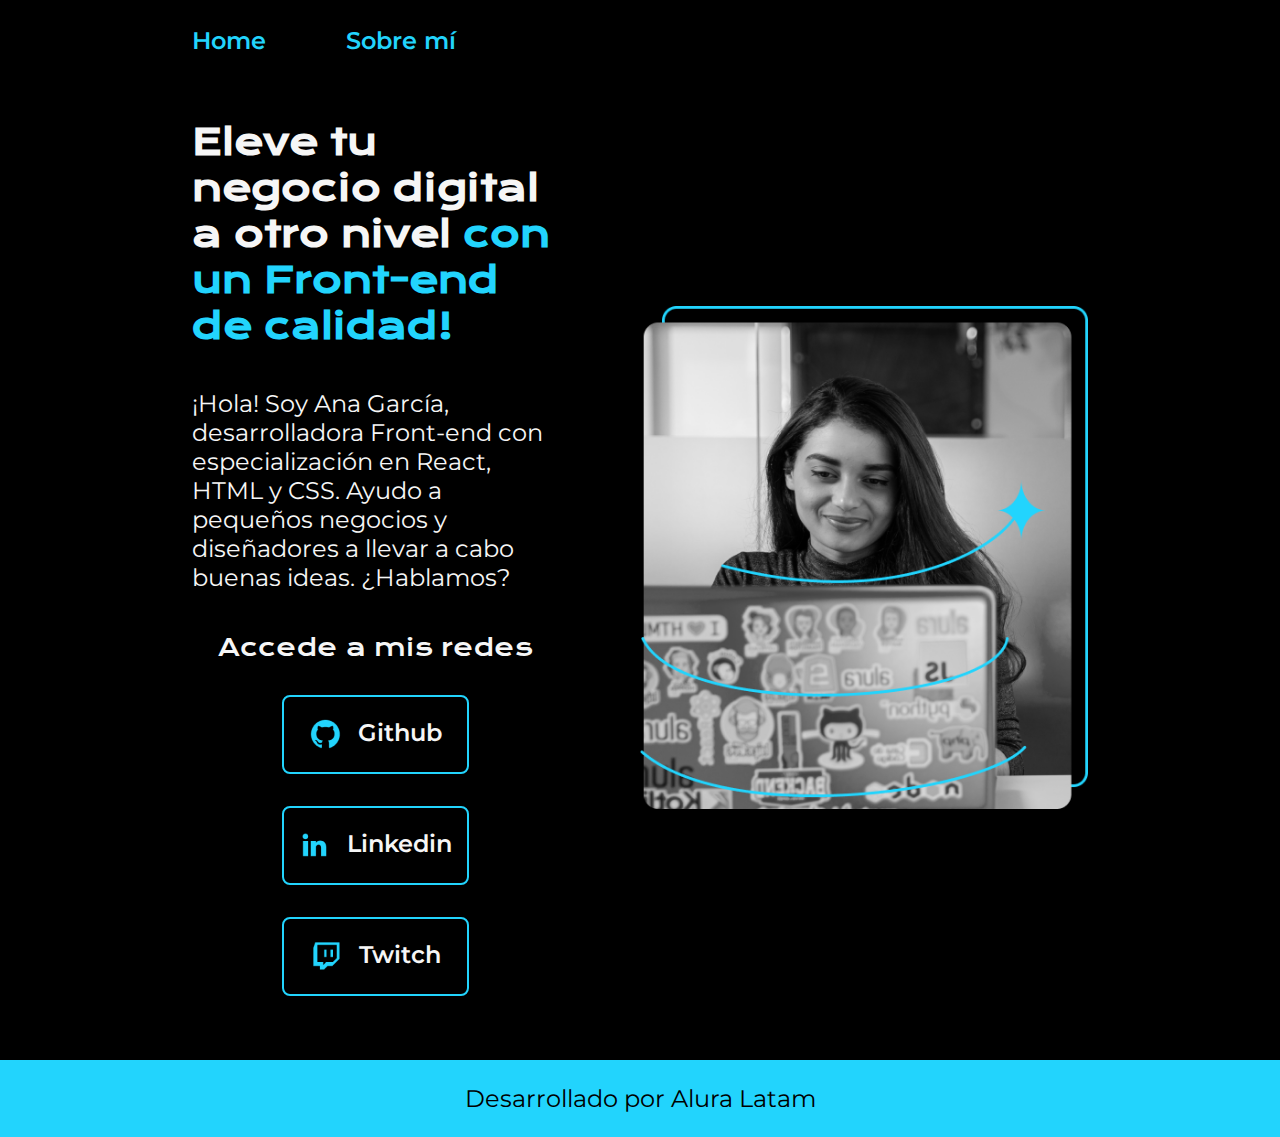
==== index.html @ 7c182da4 "creando el proyecto del portafolio" ====
<!DOCTYPE html>
<html lang="es-mx">
<head>
    <meta charset="UTF-8"> 
    <meta http-equiv="X-UA-Compatible" content="IE=edge">
    <meta name="viewport" content="width=device-width, initial-scale=1.0">
    <title>Portafolio</title>
    <link rel="stylesheet" href="./styles/style.css">

</head>
<body>
    <header class="header">
        <nav class="header__menu">
            <a class="header__menu__link" href="index.html">Home</a>
            <a class="header__menu__link" href="about.html">Sobre mí</a>
        </nav>
    </header>
    <main class="presentacion">
        <section class="presentacion__contenido">
            <h1 class="presentacion__contenido__titulo">
                Eleve tu negocio digital a otro nivel 
                <strong class="titulo-destaque">con un Front-end de calidad!
                </strong></h1>
                <p class="presentacion__contenido__texto">¡Hola! Soy Ana García, desarrolladora Front-end con
                    especialización en React, HTML y CSS. Ayudo a pequeños
                    negocios y diseñadores a llevar a cabo buenas ideas.
                    ¿Hablamos?

                </p>
                <div class="presentacion__enlaces">
                    <h2 class="presentacion__enlaces__subtitulo">Accede a mis redes</h2>
                    <a class="presentacion__enlaces__link" href="https://github.com/">
                        <img src="./assets/github.png">
                        Github
                    </a>
                    <a class="presentacion__enlaces__link" href="https://linkedin.com/in/">
                        <img src="./assets/linkedin.png">
                        Linkedin
                    </a>
                    <a class="presentacion__enlaces__link" href="https://twitch.tv/">
                        <img src="./assets/twitch.png">
                        Twitch
                    </a>
                </div>
               
        </section>
            <img class="presentacion__imagen" src="./assets/Imagen.png" alt="Foto de Ana García desarrolando un proyecto">
    </main>
    <footer class="footer">
        <p>Desarrollado por Alura Latam</p>
    </footer>
</body>
</html>
---- styles/style.css ----
@import url('https://fonts.googleapis.com/css2?family=Krona+One&family=Montserrat:wght@400;600&display=swap');

:root{
    --color-primario:#000000;
    --color-secundario:#f6f6f6;
    --color-terciario:#22D4FD;
    --color-hover:#272727;

    --fuente-principal:'Montserrat', sans-serif;
    --fuente-secundaria: 'Krona One', sans-serif;
}


* {
    padding: 0;
    margin:0;
}

body{
    /* height: 100vh; */
    box-sizing: border-box;
    background-color: var(--color-primario);
    color: var(--color-secundario);
}

.header{
    padding: 2% 0% 0% 15%;
}

.header__menu{
    display: flex;
    gap: 80px;
}
.header__menu__link{
    font-family: var(--fuente-principal);
    font-size: 1.5rem;
    font-weight: 600;
    color: var(--color-terciario);
    text-decoration: none;

}

.presentacion {
    padding: 5% 15%;
    display: flex;
    align-items: center;
    justify-content: space-between;
    gap: 82px;
}

.presentacion__contenido{
    width: 50%;
    display: flex;
    flex-direction: column;
    gap: 40px;
}


.presentacion__contenido__titulo{
    font-size: 2.25rem;
    font-family: var(--fuente-secundaria);
}

.titulo-destaque {
    color: var(--color-terciario); ;
}

.presentacion__contenido__texto{
    font-size: 1.5rem;
    font-family: var(--fuente-principal);
}

.presentacion__enlaces{
    display: flex;
    flex-direction: column;
    justify-content: space-between;
    align-items: center;
    gap: 32px;
}

.presentacion__enlaces__subtitulo{
    font-family: var(--fuente-secundaria);
    font-weight: 400;
    font-size: 1.5rem;
}

.presentacion__enlaces__link{
      /* background-color: #22D4FD; */
      display: flex;
      justify-content: center;
      gap: 16px;
      border: 2px solid var(--color-terciario);
      width: 50%;
      text-align: center;
      border-radius: 8px;
      font-size: 1.5rem;
      font-weight: 600;
      padding: 21.5px 0;
      text-decoration: none;
      color: var(--color-secundario);
      font-family: var(--fuente-principal);
}

.presentacion__enlaces__link:hover{
    background-color: var(--color-hover);
}

.presentacion__imagen{
    width: 50%;
}

.footer{
    color: var(--color-primario);
    background-color: var(--color-terciario);
    padding: 24px;
    text-align: center;
    font-family: var(--fuente-principal);
    font-size: 1.5rem;
    font-weight: 400;
}

@media (max-width:1200px){
    .header{
        padding: 10%;
    }
    .header__menu{
        justify-content: center;
    }
    .presentacion{
            flex-direction: column-reverse;
            padding: 5%;
    }
    .presentacion__contenido{
        width: auto;
    }
}
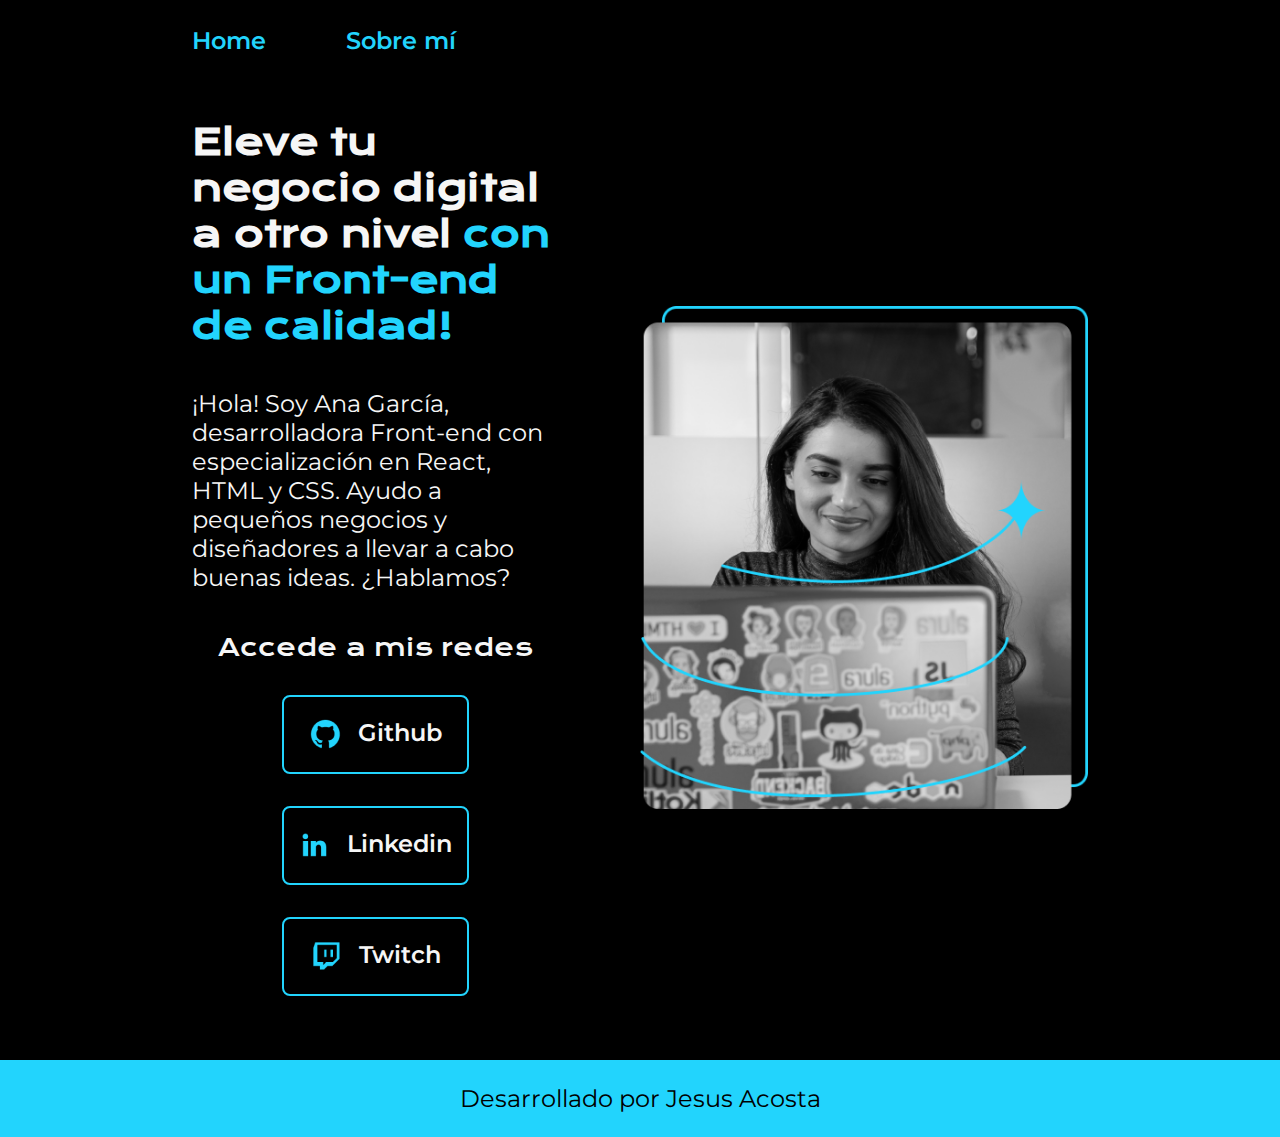
==== commit f8e77897: "correjido index.html" ====
--- a/index.html
+++ b/index.html
@@ -47,7 +47,7 @@
             <img class="presentacion__imagen" src="./assets/Imagen.png" alt="Foto de Ana García desarrolando un proyecto">
     </main>
     <footer class="footer">
-        <p>Desarrollado por Alura Latam</p>
+        <p>Desarrollado por Jesus Acosta</p>
     </footer>
 </body>
 </html>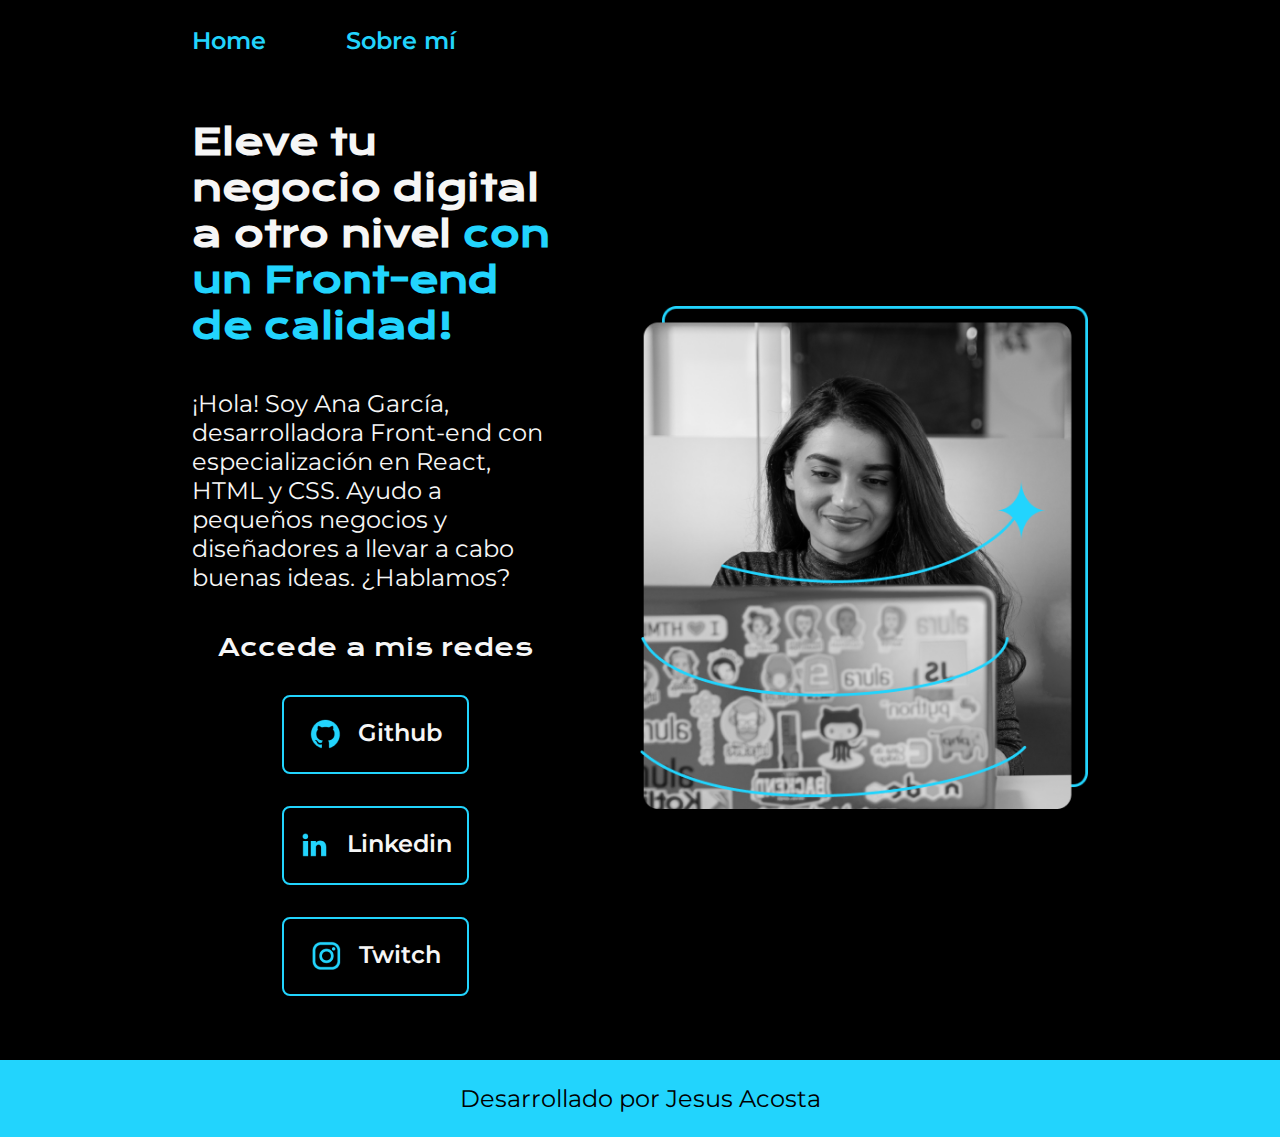
==== commit 91e629be: "actualizado index.html" ====
--- a/index.html
+++ b/index.html
@@ -37,8 +37,8 @@
                         <img src="./assets/linkedin.png">
                         Linkedin
                     </a>
-                    <a class="presentacion__enlaces__link" href="https://twitch.tv/">
-                        <img src="./assets/twitch.png">
+                    <a class="presentacion__enlaces__link" href="https://www.instagram.com/">
+                        <img src="./assets/instagram.png">
                         Twitch
                     </a>
                 </div>
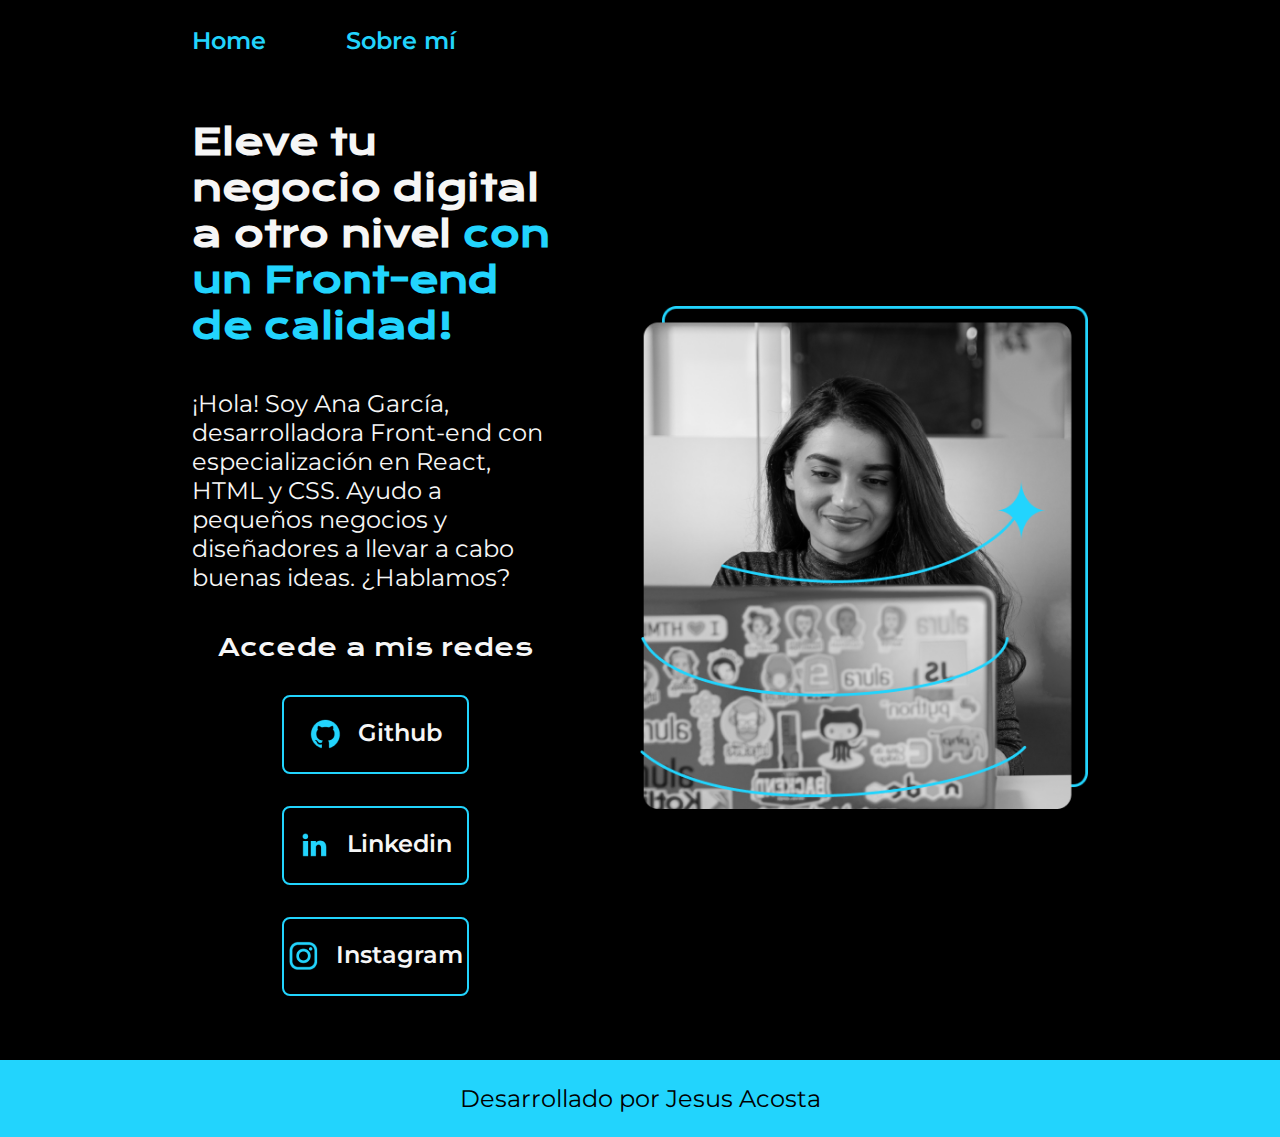
==== commit 20147ba2: "Actualizado index.html" ====
--- a/index.html
+++ b/index.html
@@ -39,7 +39,7 @@
                     </a>
                     <a class="presentacion__enlaces__link" href="https://www.instagram.com/">
                         <img src="./assets/instagram.png">
-                        Twitch
+                        Instagram
                     </a>
                 </div>
                
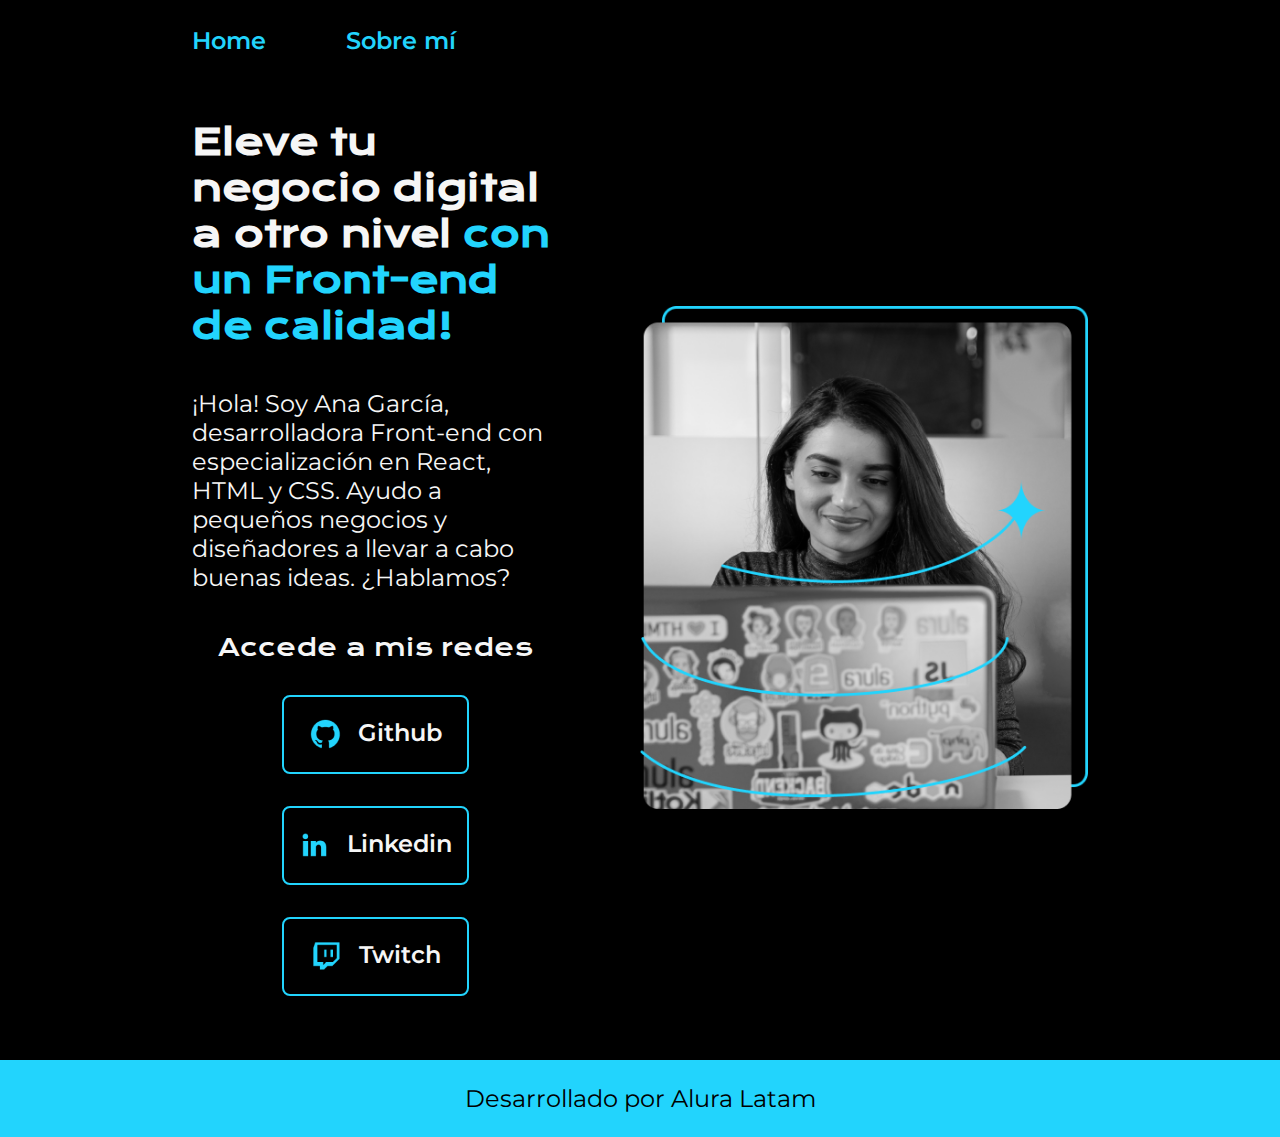
==== commit 77e6b8b5: "update about" ====
--- a/index.html
+++ b/index.html
@@ -1,53 +1,53 @@
-<!DOCTYPE html>
-<html lang="es-mx">
-<head>
-    <meta charset="UTF-8"> 
-    <meta http-equiv="X-UA-Compatible" content="IE=edge">
-    <meta name="viewport" content="width=device-width, initial-scale=1.0">
-    <title>Portafolio</title>
-    <link rel="stylesheet" href="./styles/style.css">
-
-</head>
-<body>
-    <header class="header">
-        <nav class="header__menu">
-            <a class="header__menu__link" href="index.html">Home</a>
-            <a class="header__menu__link" href="about.html">Sobre mí</a>
-        </nav>
-    </header>
-    <main class="presentacion">
-        <section class="presentacion__contenido">
-            <h1 class="presentacion__contenido__titulo">
-                Eleve tu negocio digital a otro nivel 
-                <strong class="titulo-destaque">con un Front-end de calidad!
-                </strong></h1>
-                <p class="presentacion__contenido__texto">¡Hola! Soy Ana García, desarrolladora Front-end con
-                    especialización en React, HTML y CSS. Ayudo a pequeños
-                    negocios y diseñadores a llevar a cabo buenas ideas.
-                    ¿Hablamos?
-
-                </p>
-                <div class="presentacion__enlaces">
-                    <h2 class="presentacion__enlaces__subtitulo">Accede a mis redes</h2>
-                    <a class="presentacion__enlaces__link" href="https://github.com/">
-                        <img src="./assets/github.png">
-                        Github
-                    </a>
-                    <a class="presentacion__enlaces__link" href="https://linkedin.com/in/">
-                        <img src="./assets/linkedin.png">
-                        Linkedin
-                    </a>
-                    <a class="presentacion__enlaces__link" href="https://www.instagram.com/">
-                        <img src="./assets/instagram.png">
-                        Instagram
-                    </a>
-                </div>
-               
-        </section>
-            <img class="presentacion__imagen" src="./assets/Imagen.png" alt="Foto de Ana García desarrolando un proyecto">
-    </main>
-    <footer class="footer">
-        <p>Desarrollado por Jesus Acosta</p>
-    </footer>
-</body>
+<!DOCTYPE html>
+<html lang="es-mx">
+<head>
+    <meta charset="UTF-8"> 
+    <meta http-equiv="X-UA-Compatible" content="IE=edge">
+    <meta name="viewport" content="width=device-width, initial-scale=1.0">
+    <title>Portafolio</title>
+    <link rel="stylesheet" href="./styles/style.css">
+
+</head>
+<body>
+    <header class="header">
+        <nav class="header__menu">
+            <a class="header__menu__link" href="index.html">Home</a>
+            <a class="header__menu__link" href="about.html">Sobre mí</a>
+        </nav>
+    </header>
+    <main class="presentacion">
+        <section class="presentacion__contenido">
+            <h1 class="presentacion__contenido__titulo">
+                Eleve tu negocio digital a otro nivel 
+                <strong class="titulo-destaque">con un Front-end de calidad!
+                </strong></h1>
+                <p class="presentacion__contenido__texto">¡Hola! Soy Ana García, desarrolladora Front-end con
+                    especialización en React, HTML y CSS. Ayudo a pequeños
+                    negocios y diseñadores a llevar a cabo buenas ideas.
+                    ¿Hablamos?
+
+                </p>
+                <div class="presentacion__enlaces">
+                    <h2 class="presentacion__enlaces__subtitulo">Accede a mis redes</h2>
+                    <a class="presentacion__enlaces__link" href="https://github.com/">
+                        <img src="./assets/github.png">
+                        Github
+                    </a>
+                    <a class="presentacion__enlaces__link" href="https://linkedin.com/in/">
+                        <img src="./assets/linkedin.png">
+                        Linkedin
+                    </a>
+                    <a class="presentacion__enlaces__link" href="https://twitch.tv/">
+                        <img src="./assets/twitch.png">
+                        Twitch
+                    </a>
+                </div>
+               
+        </section>
+            <img class="presentacion__imagen" src="./assets/Imagen.png" alt="Foto de Ana García desarrolando un proyecto">
+    </main>
+    <footer class="footer">
+        <p>Desarrollado por Alura Latam</p>
+    </footer>
+</body>
 </html>--- a/styles/style.css
+++ b/styles/style.css
@@ -1,136 +1,136 @@
-@import url('https://fonts.googleapis.com/css2?family=Krona+One&family=Montserrat:wght@400;600&display=swap');
-
-:root{
-    --color-primario:#000000;
-    --color-secundario:#f6f6f6;
-    --color-terciario:#22D4FD;
-    --color-hover:#272727;
-
-    --fuente-principal:'Montserrat', sans-serif;
-    --fuente-secundaria: 'Krona One', sans-serif;
-}
-
-
-* {
-    padding: 0;
-    margin:0;
-}
-
-body{
-    /* height: 100vh; */
-    box-sizing: border-box;
-    background-color: var(--color-primario);
-    color: var(--color-secundario);
-}
-
-.header{
-    padding: 2% 0% 0% 15%;
-}
-
-.header__menu{
-    display: flex;
-    gap: 80px;
-}
-.header__menu__link{
-    font-family: var(--fuente-principal);
-    font-size: 1.5rem;
-    font-weight: 600;
-    color: var(--color-terciario);
-    text-decoration: none;
-
-}
-
-.presentacion {
-    padding: 5% 15%;
-    display: flex;
-    align-items: center;
-    justify-content: space-between;
-    gap: 82px;
-}
-
-.presentacion__contenido{
-    width: 50%;
-    display: flex;
-    flex-direction: column;
-    gap: 40px;
-}
-
-
-.presentacion__contenido__titulo{
-    font-size: 2.25rem;
-    font-family: var(--fuente-secundaria);
-}
-
-.titulo-destaque {
-    color: var(--color-terciario); ;
-}
-
-.presentacion__contenido__texto{
-    font-size: 1.5rem;
-    font-family: var(--fuente-principal);
-}
-
-.presentacion__enlaces{
-    display: flex;
-    flex-direction: column;
-    justify-content: space-between;
-    align-items: center;
-    gap: 32px;
-}
-
-.presentacion__enlaces__subtitulo{
-    font-family: var(--fuente-secundaria);
-    font-weight: 400;
-    font-size: 1.5rem;
-}
-
-.presentacion__enlaces__link{
-      /* background-color: #22D4FD; */
-      display: flex;
-      justify-content: center;
-      gap: 16px;
-      border: 2px solid var(--color-terciario);
-      width: 50%;
-      text-align: center;
-      border-radius: 8px;
-      font-size: 1.5rem;
-      font-weight: 600;
-      padding: 21.5px 0;
-      text-decoration: none;
-      color: var(--color-secundario);
-      font-family: var(--fuente-principal);
-}
-
-.presentacion__enlaces__link:hover{
-    background-color: var(--color-hover);
-}
-
-.presentacion__imagen{
-    width: 50%;
-}
-
-.footer{
-    color: var(--color-primario);
-    background-color: var(--color-terciario);
-    padding: 24px;
-    text-align: center;
-    font-family: var(--fuente-principal);
-    font-size: 1.5rem;
-    font-weight: 400;
-}
-
-@media (max-width:1200px){
-    .header{
-        padding: 10%;
-    }
-    .header__menu{
-        justify-content: center;
-    }
-    .presentacion{
-            flex-direction: column-reverse;
-            padding: 5%;
-    }
-    .presentacion__contenido{
-        width: auto;
-    }
+@import url('https://fonts.googleapis.com/css2?family=Krona+One&family=Montserrat:wght@400;600&display=swap');
+
+:root{
+    --color-primario:#000000;
+    --color-secundario:#f6f6f6;
+    --color-terciario:#22D4FD;
+    --color-hover:#272727;
+
+    --fuente-principal:'Montserrat', sans-serif;
+    --fuente-secundaria: 'Krona One', sans-serif;
+}
+
+
+* {
+    padding: 0;
+    margin:0;
+}
+
+body{
+    /* height: 100vh; */
+    box-sizing: border-box;
+    background-color: var(--color-primario);
+    color: var(--color-secundario);
+}
+
+.header{
+    padding: 2% 0% 0% 15%;
+}
+
+.header__menu{
+    display: flex;
+    gap: 80px;
+}
+.header__menu__link{
+    font-family: var(--fuente-principal);
+    font-size: 1.5rem;
+    font-weight: 600;
+    color: var(--color-terciario);
+    text-decoration: none;
+
+}
+
+.presentacion {
+    padding: 5% 15%;
+    display: flex;
+    align-items: center;
+    justify-content: space-between;
+    gap: 82px;
+}
+
+.presentacion__contenido{
+    width: 50%;
+    display: flex;
+    flex-direction: column;
+    gap: 40px;
+}
+
+
+.presentacion__contenido__titulo{
+    font-size: 2.25rem;
+    font-family: var(--fuente-secundaria);
+}
+
+.titulo-destaque {
+    color: var(--color-terciario); ;
+}
+
+.presentacion__contenido__texto{
+    font-size: 1.5rem;
+    font-family: var(--fuente-principal);
+}
+
+.presentacion__enlaces{
+    display: flex;
+    flex-direction: column;
+    justify-content: space-between;
+    align-items: center;
+    gap: 32px;
+}
+
+.presentacion__enlaces__subtitulo{
+    font-family: var(--fuente-secundaria);
+    font-weight: 400;
+    font-size: 1.5rem;
+}
+
+.presentacion__enlaces__link{
+      /* background-color: #22D4FD; */
+      display: flex;
+      justify-content: center;
+      gap: 16px;
+      border: 2px solid var(--color-terciario);
+      width: 50%;
+      text-align: center;
+      border-radius: 8px;
+      font-size: 1.5rem;
+      font-weight: 600;
+      padding: 21.5px 0;
+      text-decoration: none;
+      color: var(--color-secundario);
+      font-family: var(--fuente-principal);
+}
+
+.presentacion__enlaces__link:hover{
+    background-color: var(--color-hover);
+}
+
+.presentacion__imagen{
+    width: 50%;
+}
+
+.footer{
+    color: var(--color-primario);
+    background-color: var(--color-terciario);
+    padding: 24px;
+    text-align: center;
+    font-family: var(--fuente-principal);
+    font-size: 1.5rem;
+    font-weight: 400;
+}
+
+@media (max-width:1200px){
+    .header{
+        padding: 10%;
+    }
+    .header__menu{
+        justify-content: center;
+    }
+    .presentacion{
+            flex-direction: column-reverse;
+            padding: 5%;
+    }
+    .presentacion__contenido{
+        width: auto;
+    }
 }